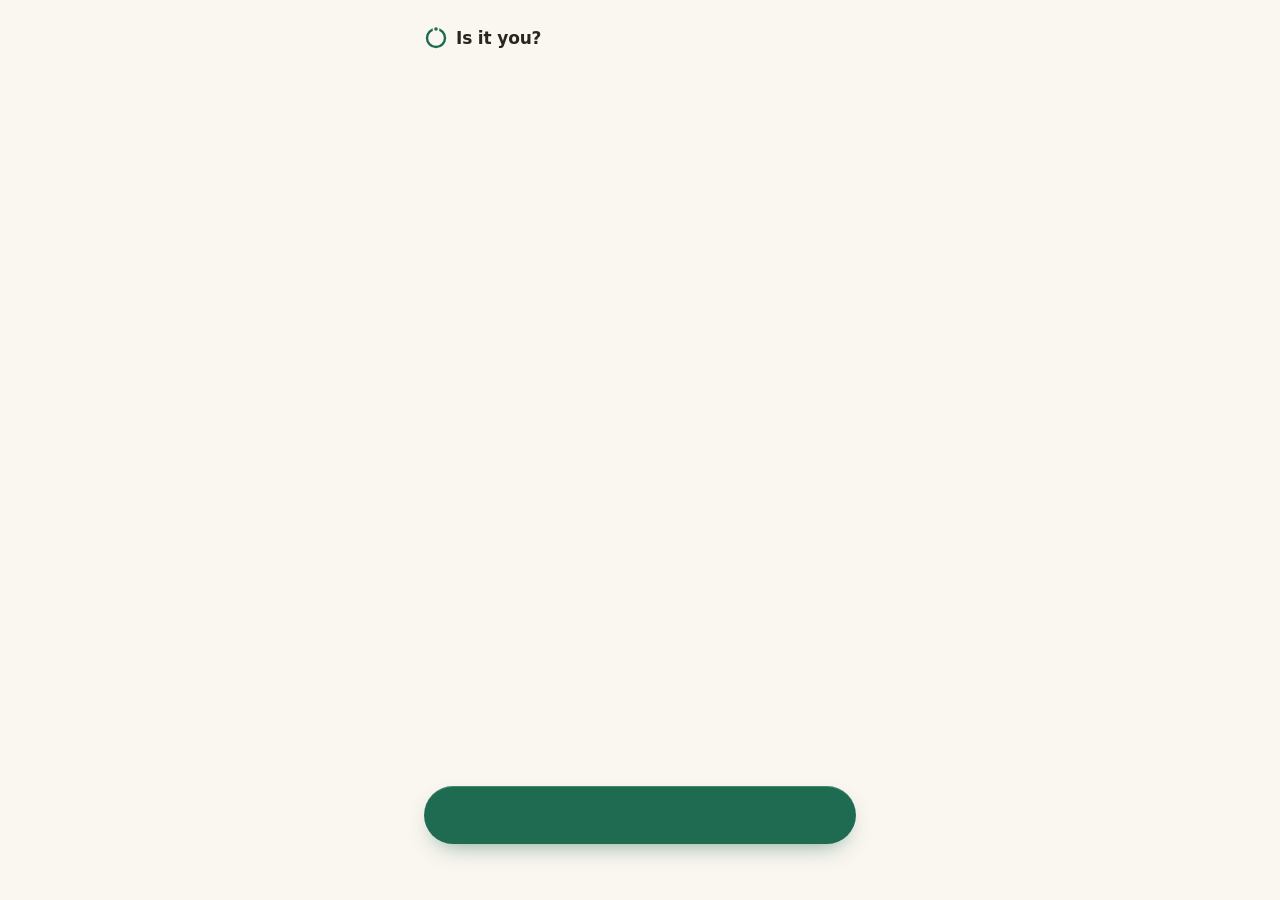
==== join/index.html @ a3bbe3f7 "Publish the Is it you? pitch, join and stage pages" ====
<!doctype html>
<html lang="en">
  <head>
    <meta charset="utf-8" />
    <meta name="viewport" content="width=device-width, initial-scale=1, viewport-fit=cover" />
    <meta name="theme-color" content="#FAF6F0" />
    <meta name="color-scheme" content="light" />
    <meta name="description" content="Join the room's scam warning network, live from the stage." />
    <title>Is it you? · Join the network</title>
    <script type="module" crossorigin src="../assets/join-0-AlGMFz.js"></script>
    <link rel="modulepreload" crossorigin href="../assets/modulepreload-polyfill-P2Xu9kJm.js">
    <link rel="modulepreload" crossorigin href="../assets/supabase-BfnRqkkT.js">
    <link rel="modulepreload" crossorigin href="../assets/lang-DvSpXWQo.js">
    <link rel="stylesheet" crossorigin href="../assets/join-DONdx9oV.css">
  </head>
  <body data-state="intro">
    <main class="app" id="app">
      <header class="top">
        <span class="mark" aria-hidden="true"><svg viewBox="0 0 24 24"><circle cx="12" cy="12" r="9" /><circle cx="12" cy="3" r="2.6" /></svg></span>
        <span class="wordmark">Is it you?</span>
        <span class="live" id="live" role="status" aria-live="polite" hidden><i></i><span id="live-text"></span></span>
      </header>

      <section class="copy">
        <p class="kicker" id="kicker"></p>
        <h1 id="title"></h1>
        <p class="lede" id="lede"></p>
      </section>

      <figure class="chain" aria-hidden="true">
        <svg id="chain" viewBox="0 0 335 200"></svg>
      </figure>

      <footer class="action">
        <button class="join" id="join" type="button">
          <span class="spinner" aria-hidden="true"></span>
          <span class="join-label" id="join-label"></span>
        </button>
        <p class="note" id="note" aria-live="polite"></p>
        <button class="retry" id="retry" type="button" hidden></button>
        <p class="next"><svg viewBox="0 0 20 20" aria-hidden="true"><path d="M7 1.5h6L18.5 7v6L13 18.5H7L1.5 13V7z" /><path class="bang" d="M10 5.6v5.4" /><circle cx="10" cy="14.2" r="1.3" /></svg><span data-t="next"></span></p>
      </footer>
    </main>

    <section class="alarm" id="alarm" role="alertdialog" aria-modal="true" aria-labelledby="alarm-title" aria-describedby="alarm-message" hidden>
      <div class="alarm-fill"></div>
      <div class="alarm-waves" aria-hidden="true"><i></i><i></i><i></i></div>
      <div class="alarm-body">
        <svg class="octagon" viewBox="0 0 64 64" aria-hidden="true">
          <path d="M22.3 4h19.4L60 22.3v19.4L41.7 60H22.3L4 41.7V22.3z" />
          <path class="bang" d="M32 17v20" /><circle class="dot" cx="32" cy="46" r="3.4" />
        </svg>
        <p class="alarm-kicker" data-t="alarmKicker"></p>
        <h2 id="alarm-title"></h2>
        <p class="alarm-message" id="alarm-message"></p>
        <p class="alarm-meta" id="alarm-meta"></p>
        <p class="vaccine"><svg viewBox="0 0 20 20" aria-hidden="true"><circle cx="10" cy="10" r="8" /><path d="M6 10.4l2.6 2.6L14.2 7.4" /></svg><span data-t="vaccinated"></span></p>
        <button class="dismiss" id="dismiss" type="button" data-t="gotIt"></button>
      </div>
    </section>

  </body>
</html>
---- assets/join-DONdx9oV.css ----
:root{--cream:#faf6f0;--paper:#f1ebe2;--line:#eae1d4;--ink:#2b2522;--ink-2:#6f655d;--pine:#1f6b52;--pine-tint:#e3efe9;--brick:#b23f2b;--brick-deep:#8e2f1f;--honey:#d9a441;--stage:#15110f;--stage-2:#1e1815;--stage-line:#faf6f017;--stage-text-2:#a89c92;--pine-light:#4fb58c;--pine-glow:#9be3c4;--brick-light:#e2634a;--round:ui-rounded, "SF Pro Rounded", "SF Compact Rounded", -apple-system, BlinkMacSystemFont, "Segoe UI", Roboto, system-ui, sans-serif;--out:cubic-bezier(.22, 1, .36, 1);--in:cubic-bezier(.55, 0, .75, .06);--spring:linear(0, .036, .111, .211, .326, .445, .561, .668, .765, .848, .924, .977, 1.018, 1.047, 1.066, 1.077, 1.08, 1.079, 1.074, 1.067, 1.058, 1.049, 1.039, 1.03, 1.022, 1.015, 1.009, 1.004, 1, .997, .995, .994, .995, .996, .997, 1)}*,:before,:after{box-sizing:border-box}html{-webkit-text-size-adjust:100%;-moz-text-size-adjust:100%;text-size-adjust:100%}body{font-family:var(--round);-webkit-font-smoothing:antialiased;-moz-osx-font-smoothing:grayscale;margin:0}h1,h2,h3,p{margin:0}button{font:inherit;color:inherit}[hidden]{display:none!important}.sr-only{clip:rect(0 0 0 0);white-space:nowrap;width:1px;height:1px;position:absolute;overflow:hidden}html,body{background:var(--cream);color:var(--ink)}body{overscroll-behavior:none;min-height:100dvh}.app{max-width:480px;min-height:100dvh;padding:max(16px, env(safe-area-inset-top)) 24px max(24px, env(safe-area-inset-bottom));flex-direction:column;margin:0 auto;display:flex}.top{align-items:center;gap:8px;min-height:44px;display:flex}.mark svg{fill:none;width:24px;height:24px;stroke:var(--pine);stroke-width:2.4px;display:block}.mark svg circle:last-child{fill:var(--pine);stroke:var(--cream);stroke-width:1.6px}.wordmark{letter-spacing:-.01em;font-size:17px;font-weight:700}.live{background:var(--pine-tint);color:var(--pine);border-radius:999px;align-items:center;gap:8px;margin-left:auto;padding:6px 12px;font-size:13px;font-weight:600;display:inline-flex}.live i{background:currentColor;border-radius:50%;width:8px;height:8px;position:relative}.live i:after{content:"";animation:beacon 2.4s var(--out) infinite;background:currentColor;border-radius:50%;position:absolute;top:0;bottom:0;left:0;right:0}.live[data-mode=reconnecting]{color:#8a6417;background:#f6ebd3}@keyframes beacon{0%{opacity:.55;transform:scale(1)}70%,to{opacity:0;transform:scale(3)}}.chain{flex:auto;align-items:center;min-height:150px;margin:0;padding:4px 0 12px;display:flex}.chain svg{width:100%;height:auto;overflow:visible}.chain .link{fill:none;stroke:#d8cdbe;stroke-width:2.5px;stroke-linecap:round;stroke-dasharray:2 8}.chain .family-ring{fill:var(--pine-tint);stroke:var(--pine);stroke-width:3px}.chain .member{fill:var(--cream);stroke:var(--pine);stroke-width:2.5px}.chain .hop{fill:var(--cream);stroke:var(--ink-2);stroke-width:2.5px}.chain .you{fill:var(--cream);stroke:var(--ink-2);stroke-width:2.5px;stroke-dasharray:4 5}.chain .plus{stroke:var(--ink-2);stroke-width:2.5px;stroke-linecap:round}.chain .label{font:600 13px var(--round);fill:var(--ink-2);text-anchor:middle}.chain .count{font:700 12px var(--round);fill:var(--ink-2);text-anchor:middle}.chain .pulse,.chain .halo{display:none}body[data-state=joined] .chain .link{stroke:var(--pine);stroke-dasharray:none;stroke-dashoffset:0}body[data-state=joined] .chain .hop{stroke:var(--pine)}body[data-state=joined] .chain .you{fill:var(--pine);stroke:var(--pine);stroke-dasharray:none}body[data-state=joined] .chain .plus{display:none}body[data-state=joined] .chain .label.you-label,body[data-state=joined] .chain .count{fill:var(--pine)}body[data-state=joined] .chain .halo{fill:var(--pine);transform-box:fill-box;transform-origin:50%;animation:halo 2.8s var(--out) infinite;display:block}body[data-state=joined] .chain .pulse{fill:none;stroke:var(--pine-tint);stroke-width:4px;stroke-linecap:round;stroke-dasharray:10 2000;animation:3.6s cubic-bezier(.45,0,.2,1) infinite travel;display:block}@keyframes halo{0%{opacity:.35;transform:scale(1)}70%,to{opacity:0;transform:scale(1.9)}}@keyframes travel{0%{stroke-dashoffset:10px}60%,to{stroke-dashoffset:calc(var(--len) * -1)}}body.just-joined .chain .link{animation:draw .76s var(--out) both;stroke-dasharray:var(--len)}body.just-joined .chain .you,body.just-joined .chain .you-label{animation:land .56s var(--spring) .52s both;transform-box:fill-box;transform-origin:50%}@keyframes draw{0%{stroke-dashoffset:var(--len)}to{stroke-dashoffset:0}}@keyframes land{0%{opacity:0;transform:scale(.3)}}.copy{padding:40px 0 8px}.kicker{letter-spacing:.08em;text-transform:uppercase;color:var(--ink-2);margin-bottom:12px;font-size:13px;font-weight:700}body[data-state=joined] .kicker{color:var(--pine)}h1{letter-spacing:-.025em;text-wrap:balance;font-size:clamp(30px,8.6vw,40px);font-weight:750;line-height:1.06}h1.long{font-size:clamp(26px,7.5vw,34px)}h1 em{color:var(--pine);font-style:normal}.lede{color:var(--ink-2);text-wrap:pretty;max-width:34ch;margin-top:16px;font-size:17px;line-height:1.45}.copy>*{animation:rise .52s var(--out) both}.copy>:nth-child(2){animation-delay:60ms}.copy>:nth-child(3){animation-delay:.12s}@keyframes rise{0%{opacity:0;transform:translateY(10px)}}.action{gap:12px;display:grid}body[data-state=joined] .action .join{display:none}.join{cursor:pointer;background:var(--pine);width:100%;min-height:58px;color:var(--cream);letter-spacing:-.01em;transition:transform .16s var(--out), background-color .16s var(--out), box-shadow .16s var(--out);-webkit-tap-highlight-color:transparent;border:0;border-radius:29px;justify-content:center;align-items:center;gap:12px;font-size:18px;font-weight:650;display:flex;position:relative;box-shadow:inset 0 1px #ffffff2e,0 10px 24px -12px #1f6b52b3}@media (hover:hover){.join:hover:not(:disabled){background:#195a45}}.join:active:not(:disabled){transform:scale(.975);box-shadow:inset 0 1px #ffffff2e,0 4px 12px -8px #1f6b52b3}.join:focus-visible{outline:3px solid var(--honey);outline-offset:3px}.retry:focus-visible{outline:3px solid var(--honey);outline-offset:3px}.dismiss:focus-visible{outline:3px solid var(--honey);outline-offset:3px}.join:disabled{cursor:progress;background:#2e7a61}.spinner{border:2.5px solid #faf6f059;border-top-color:var(--cream);border-radius:50%;width:20px;height:20px;animation:.8s linear infinite spin;display:none}.join[aria-busy=true] .spinner{display:block}@keyframes spin{to{transform:rotate(360deg)}}.note{min-height:20px;color:var(--ink-2);text-align:center;font-size:14px;line-height:1.4}.note[data-tone=wait]{color:#8a6417}.retry{cursor:pointer;border:2px solid var(--line);min-height:44px;color:var(--ink);background:0 0;border-radius:22px;justify-self:center;padding:0 20px;font-size:15px;font-weight:650}@media (hover:hover){.retry:hover{border-color:#d8cdbe}}.next{background:var(--paper);color:var(--ink);border-radius:18px;align-items:center;gap:12px;padding:14px 16px;font-size:15px;font-weight:600;line-height:1.35;display:none}body[data-state=joined] .next{animation:rise .52s var(--out) .7s both;display:flex}.next svg{fill:none;width:24px;height:24px;stroke:var(--brick);stroke-width:1.8px;stroke-linejoin:round;flex:none}.next svg .bang{stroke-linecap:round;stroke-width:2px}.next svg circle{fill:var(--brick);stroke:none}.alarm{z-index:10;color:var(--cream);position:fixed;top:0;bottom:0;left:0;right:0;overflow:hidden}.alarm-fill{background:var(--brick);position:absolute;top:0;bottom:0;left:0;right:0}.alarm-waves{left:50%;top:var(--wave-y,30%);width:0;height:0;position:absolute}.alarm-waves i{opacity:0;border:3px solid #faf6f08c;border-radius:50%;width:120px;height:120px;position:absolute;top:-60px;left:-60px}.alarm-body{max-width:480px;min-height:100%;padding:max(32px, calc(env(safe-area-inset-top) + 20px)) 24px max(24px, env(safe-area-inset-bottom));flex-direction:column;align-items:flex-start;margin:0 auto;display:flex;position:relative}.octagon{fill:none;width:72px;height:72px;stroke:var(--cream);stroke-width:4px;stroke-linejoin:round;stroke-linecap:round;align-self:center;margin:auto 0 28px}.octagon .dot{fill:var(--cream);stroke:none}.alarm-kicker{letter-spacing:.1em;text-transform:uppercase;opacity:.88;font-size:14px;font-weight:700}.alarm h2{letter-spacing:-.03em;text-wrap:balance;margin-top:10px;font-size:clamp(38px,12vw,56px);font-weight:800;line-height:1.02}.alarm-message{text-wrap:pretty;max-width:32ch;margin-top:18px;font-size:19px;line-height:1.45}.alarm-meta{opacity:.82;margin-top:14px;margin-bottom:40px;font-size:14px;font-weight:600}.vaccine{background:var(--cream);width:100%;color:var(--pine);border-radius:18px;align-items:center;gap:10px;margin-top:auto;padding:14px 16px;font-size:15px;font-weight:650;line-height:1.35;display:flex}.vaccine svg{width:24px;height:24px;fill:var(--pine);flex:none}.vaccine svg path{fill:none;stroke:var(--cream);stroke-width:2.2px;stroke-linecap:round;stroke-linejoin:round}.dismiss{cursor:pointer;width:100%;min-height:52px;color:var(--cream);background:0 0;border:2px solid #faf6f080;border-radius:26px;margin-top:12px;font-size:17px;font-weight:650}@media (hover:hover){.dismiss:hover{background:#faf6f01a}}.dismiss:active{transform:scale(.98)}.alarm.hit .alarm-fill{animation:burst .46s var(--out) both}.alarm.hit .alarm-body{animation:.52s cubic-bezier(.36,.07,.19,.97) .12s both jolt}.alarm.hit .alarm-waves i{animation:ripple 1.1s var(--out) both}.alarm.hit .alarm-waves i:nth-child(2){animation-delay:.14s}.alarm.hit .alarm-waves i:nth-child(3){animation-delay:.28s}.alarm.hit .octagon{animation:slam .62s var(--spring) 60ms both, heartbeat 1.8s var(--out) 1.6s infinite}.alarm.hit .alarm-body>:not(.octagon){animation:rise .48s var(--out) both}.alarm.hit .alarm-kicker{animation-delay:.2s!important}.alarm.hit h2{animation-delay:.25s!important}.alarm.hit .alarm-message{animation-delay:.31s!important}.alarm.hit .alarm-meta{animation-delay:.36s!important}.alarm.hit .vaccine{animation-duration:.56s!important;animation-delay:.9s!important}.alarm.hit .dismiss{animation-delay:1s!important}@keyframes burst{0%{clip-path:circle(0% at 50% var(--wave-y,30%))}to{clip-path:circle(150% at 50% var(--wave-y,30%))}}@keyframes jolt{0%,to{transform:translate(0,0)}15%{transform:translate(-12px)}30%{transform:translate(10px)}45%{transform:translate(-7px)}60%{transform:translate(4px)}75%{transform:translate(-2px)}}@keyframes ripple{0%{opacity:.9;transform:scale(.4)}to{opacity:0;transform:scale(6)}}@keyframes slam{0%{opacity:0;transform:scale(2.2)}30%{opacity:1}}@keyframes heartbeat{0%,to{transform:scale(1)}12%{transform:scale(1.08)}24%{transform:scale(1)}36%{transform:scale(1.05)}}.alarm.leaving{animation:leave .22s var(--in) both}@keyframes leave{to{opacity:0;transform:scale(.98)}}@media (prefers-reduced-motion:reduce){*,:before,:after{transition-duration:1ms!important;animation-duration:1ms!important;animation-iteration-count:1!important;animation-delay:0s!important}.alarm.hit{animation:.24s ease-out both fade!important}.alarm.hit .alarm-waves{display:none}@keyframes fade{0%{opacity:0}}}
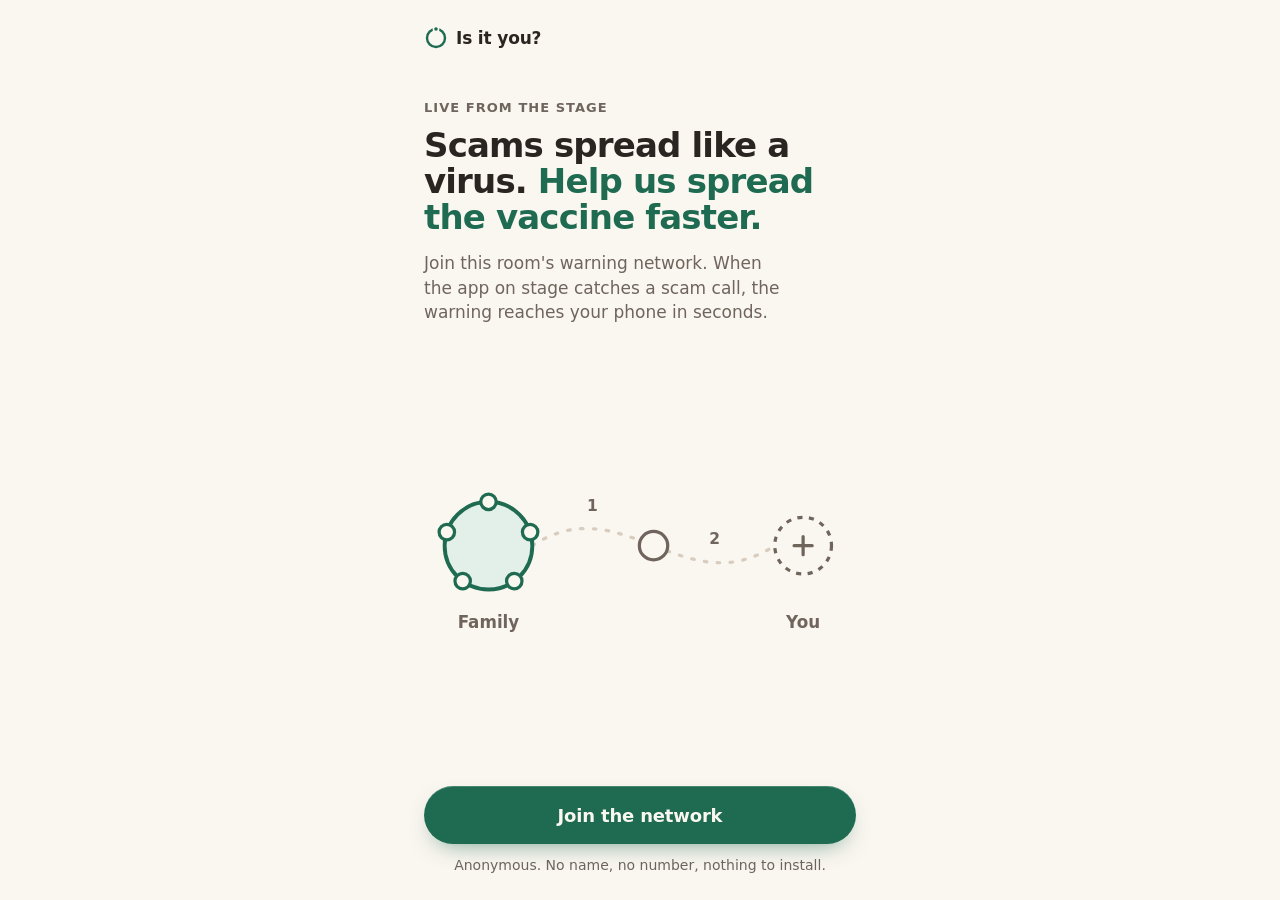
==== commit 92bc6d48: "Publish the live voice vote" ====
--- a/join/index.html
+++ b/join/index.html
@@ -7,11 +7,10 @@
     <meta name="color-scheme" content="light" />
     <meta name="description" content="Join the room's scam warning network, live from the stage." />
     <title>Is it you? · Join the network</title>
-    <script type="module" crossorigin src="../assets/join-0-AlGMFz.js"></script>
-    <link rel="modulepreload" crossorigin href="../assets/modulepreload-polyfill-P2Xu9kJm.js">
-    <link rel="modulepreload" crossorigin href="../assets/supabase-BfnRqkkT.js">
+    <script type="module" crossorigin src="../assets/join-DvcPg96R.js"></script>
+    <link rel="modulepreload" crossorigin href="../assets/defineProperty-DBdBgfZs.js">
     <link rel="modulepreload" crossorigin href="../assets/lang-DvSpXWQo.js">
-    <link rel="stylesheet" crossorigin href="../assets/join-DONdx9oV.css">
+    <link rel="stylesheet" crossorigin href="../assets/join-JPyosGN3.css">
   </head>
   <body data-state="intro">
     <main class="app" id="app">
@@ -30,6 +29,17 @@
       <figure class="chain" aria-hidden="true">
         <svg id="chain" viewBox="0 0 335 200"></svg>
       </figure>
+
+      <section class="vote" id="vote" aria-labelledby="vote-title" hidden>
+        <p class="kicker" data-t="voteKicker"></p>
+        <h2 id="vote-title" data-t="voteTitle"></h2>
+        <div class="vote-clock" role="timer"><span class="vote-track"><i id="vote-bar"></i></span><span id="vote-left"></span></div>
+        <div class="picks">
+          <button class="pick" id="pick-a" type="button" aria-pressed="false"><span class="pick-letter" aria-hidden="true">A</span><span class="pick-tag"><svg viewBox="0 0 20 20" aria-hidden="true"><path d="M5.5 10.4l3 3L14.8 7" /></svg><span data-t="yourVote"></span></span></button>
+          <button class="pick" id="pick-b" type="button" aria-pressed="false"><span class="pick-letter" aria-hidden="true">B</span><span class="pick-tag"><svg viewBox="0 0 20 20" aria-hidden="true"><path d="M5.5 10.4l3 3L14.8 7" /></svg><span data-t="yourVote"></span></span></button>
+        </div>
+        <p class="vote-status" id="vote-status" aria-live="polite"></p>
+      </section>
 
       <footer class="action">
         <button class="join" id="join" type="button">
--- a/assets/join-JPyosGN3.css
+++ b/assets/join-JPyosGN3.css
@@ -0,0 +1 @@
+:root{--cream:#faf6f0;--paper:#f1ebe2;--line:#eae1d4;--ink:#2b2522;--ink-2:#6f655d;--pine:#1f6b52;--pine-tint:#e3efe9;--brick:#b23f2b;--brick-deep:#8e2f1f;--honey:#d9a441;--blue:#2c5c8f;--stage:#15110f;--stage-2:#1e1815;--stage-line:#faf6f017;--stage-text-2:#a89c92;--pine-light:#4fb58c;--pine-glow:#9be3c4;--brick-light:#e2634a;--round:ui-rounded, "SF Pro Rounded", "SF Compact Rounded", -apple-system, BlinkMacSystemFont, "Segoe UI", Roboto, system-ui, sans-serif;--out:cubic-bezier(.22, 1, .36, 1);--in:cubic-bezier(.55, 0, .75, .06);--spring:linear(0, .036, .111, .211, .326, .445, .561, .668, .765, .848, .924, .977, 1.018, 1.047, 1.066, 1.077, 1.08, 1.079, 1.074, 1.067, 1.058, 1.049, 1.039, 1.03, 1.022, 1.015, 1.009, 1.004, 1, .997, .995, .994, .995, .996, .997, 1)}*,:before,:after{box-sizing:border-box}html{-webkit-text-size-adjust:100%;-moz-text-size-adjust:100%;text-size-adjust:100%}body{font-family:var(--round);-webkit-font-smoothing:antialiased;-moz-osx-font-smoothing:grayscale;margin:0}h1,h2,h3,p{margin:0}button{font:inherit;color:inherit}[hidden]{display:none!important}.sr-only{clip:rect(0 0 0 0);white-space:nowrap;width:1px;height:1px;position:absolute;overflow:hidden}html,body{background:var(--cream);color:var(--ink)}body{overscroll-behavior:none;min-height:100dvh}.app{max-width:480px;min-height:100dvh;padding:max(16px, env(safe-area-inset-top)) 24px max(24px, env(safe-area-inset-bottom));flex-direction:column;margin:0 auto;display:flex}.top{align-items:center;gap:8px;min-height:44px;display:flex}.mark svg{fill:none;width:24px;height:24px;stroke:var(--pine);stroke-width:2.4px;display:block}.mark svg circle:last-child{fill:var(--pine);stroke:var(--cream);stroke-width:1.6px}.wordmark{letter-spacing:-.01em;font-size:17px;font-weight:700}.live{background:var(--pine-tint);color:var(--pine);border-radius:999px;align-items:center;gap:8px;margin-left:auto;padding:6px 12px;font-size:13px;font-weight:600;display:inline-flex}.live i{background:currentColor;border-radius:50%;width:8px;height:8px;position:relative}.live i:after{content:"";animation:beacon 2.4s var(--out) infinite;background:currentColor;border-radius:50%;position:absolute;top:0;bottom:0;left:0;right:0}.live[data-mode=reconnecting]{color:#8a6417;background:#f6ebd3}@keyframes beacon{0%{opacity:.55;transform:scale(1)}70%,to{opacity:0;transform:scale(3)}}.chain{flex:auto;align-items:center;min-height:150px;margin:0;padding:4px 0 12px;display:flex}.chain svg{width:100%;height:auto;overflow:visible}.chain .link{fill:none;stroke:#d8cdbe;stroke-width:2.5px;stroke-linecap:round;stroke-dasharray:2 8}.chain .family-ring{fill:var(--pine-tint);stroke:var(--pine);stroke-width:3px}.chain .member{fill:var(--cream);stroke:var(--pine);stroke-width:2.5px}.chain .hop{fill:var(--cream);stroke:var(--ink-2);stroke-width:2.5px}.chain .you{fill:var(--cream);stroke:var(--ink-2);stroke-width:2.5px;stroke-dasharray:4 5}.chain .plus{stroke:var(--ink-2);stroke-width:2.5px;stroke-linecap:round}.chain .label{font:600 13px var(--round);fill:var(--ink-2);text-anchor:middle}.chain .count{font:700 12px var(--round);fill:var(--ink-2);text-anchor:middle}.chain .pulse,.chain .halo{display:none}body[data-state=joined] .chain .link{stroke:var(--pine);stroke-dasharray:none;stroke-dashoffset:0}body[data-state=joined] .chain .hop{stroke:var(--pine)}body[data-state=joined] .chain .you{fill:var(--pine);stroke:var(--pine);stroke-dasharray:none}body[data-state=joined] .chain .plus{display:none}body[data-state=joined] .chain .label.you-label,body[data-state=joined] .chain .count{fill:var(--pine)}body[data-state=joined] .chain .halo{fill:var(--pine);transform-box:fill-box;transform-origin:50%;animation:halo 2.8s var(--out) infinite;display:block}body[data-state=joined] .chain .pulse{fill:none;stroke:var(--pine-tint);stroke-width:4px;stroke-linecap:round;stroke-dasharray:10 2000;animation:3.6s cubic-bezier(.45,0,.2,1) infinite travel;display:block}@keyframes halo{0%{opacity:.35;transform:scale(1)}70%,to{opacity:0;transform:scale(1.9)}}@keyframes travel{0%{stroke-dashoffset:10px}60%,to{stroke-dashoffset:calc(var(--len) * -1)}}body.just-joined .chain .link{animation:draw .76s var(--out) both;stroke-dasharray:var(--len)}body.just-joined .chain .you,body.just-joined .chain .you-label{animation:land .56s var(--spring) .52s both;transform-box:fill-box;transform-origin:50%}@keyframes draw{0%{stroke-dashoffset:var(--len)}to{stroke-dashoffset:0}}@keyframes land{0%{opacity:0;transform:scale(.3)}}.copy{padding:40px 0 8px}.kicker{letter-spacing:.08em;text-transform:uppercase;color:var(--ink-2);margin-bottom:12px;font-size:13px;font-weight:700}body[data-state=joined] .kicker{color:var(--pine)}h1{letter-spacing:-.025em;text-wrap:balance;font-size:clamp(30px,8.6vw,40px);font-weight:750;line-height:1.06}h1.long{font-size:clamp(26px,7.5vw,34px)}h1 em{color:var(--pine);font-style:normal}.lede{color:var(--ink-2);text-wrap:pretty;max-width:34ch;margin-top:16px;font-size:17px;line-height:1.45}.copy>*{animation:rise .52s var(--out) both}.copy>:nth-child(2){animation-delay:60ms}.copy>:nth-child(3){animation-delay:.12s}@keyframes rise{0%{opacity:0;transform:translateY(10px)}}.action{gap:12px;display:grid}body[data-state=joined] .action .join{display:none}.join{cursor:pointer;background:var(--pine);width:100%;min-height:58px;color:var(--cream);letter-spacing:-.01em;transition:transform .16s var(--out), background-color .16s var(--out), box-shadow .16s var(--out);-webkit-tap-highlight-color:transparent;border:0;border-radius:29px;justify-content:center;align-items:center;gap:12px;font-size:18px;font-weight:650;display:flex;position:relative;box-shadow:inset 0 1px #ffffff2e,0 10px 24px -12px #1f6b52b3}@media (hover:hover){.join:hover:not(:disabled){background:#195a45}}.join:active:not(:disabled){transform:scale(.975);box-shadow:inset 0 1px #ffffff2e,0 4px 12px -8px #1f6b52b3}.join:focus-visible{outline:3px solid var(--honey);outline-offset:3px}.retry:focus-visible{outline:3px solid var(--honey);outline-offset:3px}.dismiss:focus-visible{outline:3px solid var(--honey);outline-offset:3px}.join:disabled{cursor:progress;background:#2e7a61}.spinner{border:2.5px solid #faf6f059;border-top-color:var(--cream);border-radius:50%;width:20px;height:20px;animation:.8s linear infinite spin;display:none}.join[aria-busy=true] .spinner{display:block}@keyframes spin{to{transform:rotate(360deg)}}.note{min-height:20px;color:var(--ink-2);text-align:center;font-size:14px;line-height:1.4}.note[data-tone=wait]{color:#8a6417}.retry{cursor:pointer;border:2px solid var(--line);min-height:44px;color:var(--ink);background:0 0;border-radius:22px;justify-self:center;padding:0 20px;font-size:15px;font-weight:650}@media (hover:hover){.retry:hover{border-color:#d8cdbe}}.next{background:var(--paper);color:var(--ink);border-radius:18px;align-items:center;gap:12px;padding:14px 16px;font-size:15px;font-weight:600;line-height:1.35;display:none}body[data-state=joined] .next{animation:rise .52s var(--out) .7s both;display:flex}.next svg{fill:none;width:24px;height:24px;stroke:var(--brick);stroke-width:1.8px;stroke-linejoin:round;flex:none}.next svg .bang{stroke-linecap:round;stroke-width:2px}.next svg circle{fill:var(--brick);stroke:none}body[data-vote=open] :-webkit-any(.copy,.chain,.action){display:none}body[data-vote=open] :is(.copy,.chain,.action){display:none}.vote{animation:rise .42s var(--out) both;flex-direction:column;flex:auto;padding-top:28px;display:flex}.vote h2{letter-spacing:-.025em;text-wrap:balance;font-size:clamp(30px,8.6vw,40px);font-weight:750;line-height:1.06}.vote-clock{align-items:center;gap:12px;margin:16px 0 18px;display:flex}.vote-track{background:var(--line);border-radius:3px;flex:1;height:6px;overflow:hidden}.vote-track i{background:var(--ink);transform-origin:0;height:100%;transition:transform .2s linear;display:block}#vote-left{text-align:right;font-variant-numeric:tabular-nums;min-width:3em;font-size:17px;font-weight:700}.picks{flex:auto;grid-template-rows:1fr 1fr;gap:14px;min-height:300px;display:grid}.pick{--c:var(--brick);--shadow:#8e2f1fbf;cursor:pointer;color:var(--cream);background:var(--c);box-shadow:0 1px 0 #ffffff29 inset, 0 14px 28px -18px var(--shadow);transition:transform .16s var(--out), opacity .22s var(--out), filter .22s var(--out), box-shadow .22s var(--out);touch-action:manipulation;-webkit-tap-highlight-color:transparent;-webkit-user-select:none;user-select:none;border:0;border-radius:28px;justify-content:center;align-items:center;display:flex;position:relative}#pick-b{--c:var(--blue);--shadow:#1e4066bf}.pick:active{transform:scale(.97)}.pick:focus-visible{outline:3px solid var(--honey);outline-offset:3px}.pick-letter{letter-spacing:-.04em;font-size:clamp(88px,28vw,128px);font-weight:800;line-height:1}.pick-tag{background:var(--cream);color:var(--c);border-radius:999px;align-items:center;gap:6px;padding:6px 12px 6px 8px;font-size:14px;font-weight:700;display:none;position:absolute;top:14px;right:14px}.pick-tag svg{fill:none;stroke:currentColor;stroke-width:2.6px;stroke-linecap:round;stroke-linejoin:round;width:18px;height:18px}.pick[aria-pressed=true]{box-shadow:0 0 0 4px var(--cream), 0 0 0 8px var(--c), 0 18px 32px -18px var(--shadow)}.pick[aria-pressed=true] .pick-tag{animation:land .42s var(--spring) both;display:inline-flex}.vote[data-pending] .pick[aria-pressed=true] .pick-tag{opacity:.7}.vote:-webkit-any([data-choice=A],[data-choice=B]) .pick[aria-pressed=false]{opacity:.4;filter:saturate(.55)}.vote:is([data-choice=A],[data-choice=B]) .pick[aria-pressed=false]{opacity:.4;filter:saturate(.55)}.vote-status{text-align:center;min-height:44px;color:var(--ink-2);text-wrap:balance;padding-top:14px;font-size:15px;line-height:1.4}.vote-status[data-tone=done]{color:var(--ink);font-weight:650}.vote-status[data-tone=wait]{color:#8a6417;font-weight:600}.alarm{z-index:10;color:var(--cream);position:fixed;top:0;bottom:0;left:0;right:0;overflow:hidden}.alarm-fill{background:var(--brick);position:absolute;top:0;bottom:0;left:0;right:0}.alarm-waves{left:50%;top:var(--wave-y,30%);width:0;height:0;position:absolute}.alarm-waves i{opacity:0;border:3px solid #faf6f08c;border-radius:50%;width:120px;height:120px;position:absolute;top:-60px;left:-60px}.alarm-body{max-width:480px;min-height:100%;padding:max(32px, calc(env(safe-area-inset-top) + 20px)) 24px max(24px, env(safe-area-inset-bottom));flex-direction:column;align-items:flex-start;margin:0 auto;display:flex;position:relative}.octagon{fill:none;width:72px;height:72px;stroke:var(--cream);stroke-width:4px;stroke-linejoin:round;stroke-linecap:round;align-self:center;margin:auto 0 28px}.octagon .dot{fill:var(--cream);stroke:none}.alarm-kicker{letter-spacing:.1em;text-transform:uppercase;opacity:.88;font-size:14px;font-weight:700}.alarm h2{letter-spacing:-.03em;text-wrap:balance;margin-top:10px;font-size:clamp(38px,12vw,56px);font-weight:800;line-height:1.02}.alarm-message{text-wrap:pretty;max-width:32ch;margin-top:18px;font-size:19px;line-height:1.45}.alarm-meta{opacity:.82;margin-top:14px;margin-bottom:40px;font-size:14px;font-weight:600}.vaccine{background:var(--cream);width:100%;color:var(--pine);border-radius:18px;align-items:center;gap:10px;margin-top:auto;padding:14px 16px;font-size:15px;font-weight:650;line-height:1.35;display:flex}.vaccine svg{width:24px;height:24px;fill:var(--pine);flex:none}.vaccine svg path{fill:none;stroke:var(--cream);stroke-width:2.2px;stroke-linecap:round;stroke-linejoin:round}.dismiss{cursor:pointer;width:100%;min-height:52px;color:var(--cream);background:0 0;border:2px solid #faf6f080;border-radius:26px;margin-top:12px;font-size:17px;font-weight:650}@media (hover:hover){.dismiss:hover{background:#faf6f01a}}.dismiss:active{transform:scale(.98)}.alarm.hit .alarm-fill{animation:burst .46s var(--out) both}.alarm.hit .alarm-body{animation:.52s cubic-bezier(.36,.07,.19,.97) .12s both jolt}.alarm.hit .alarm-waves i{animation:ripple 1.1s var(--out) both}.alarm.hit .alarm-waves i:nth-child(2){animation-delay:.14s}.alarm.hit .alarm-waves i:nth-child(3){animation-delay:.28s}.alarm.hit .octagon{animation:slam .62s var(--spring) 60ms both, heartbeat 1.8s var(--out) 1.6s infinite}.alarm.hit .alarm-body>:not(.octagon){animation:rise .48s var(--out) both}.alarm.hit .alarm-kicker{animation-delay:.2s!important}.alarm.hit h2{animation-delay:.25s!important}.alarm.hit .alarm-message{animation-delay:.31s!important}.alarm.hit .alarm-meta{animation-delay:.36s!important}.alarm.hit .vaccine{animation-duration:.56s!important;animation-delay:.9s!important}.alarm.hit .dismiss{animation-delay:1s!important}@keyframes burst{0%{clip-path:circle(0% at 50% var(--wave-y,30%))}to{clip-path:circle(150% at 50% var(--wave-y,30%))}}@keyframes jolt{0%,to{transform:translate(0,0)}15%{transform:translate(-12px)}30%{transform:translate(10px)}45%{transform:translate(-7px)}60%{transform:translate(4px)}75%{transform:translate(-2px)}}@keyframes ripple{0%{opacity:.9;transform:scale(.4)}to{opacity:0;transform:scale(6)}}@keyframes slam{0%{opacity:0;transform:scale(2.2)}30%{opacity:1}}@keyframes heartbeat{0%,to{transform:scale(1)}12%{transform:scale(1.08)}24%{transform:scale(1)}36%{transform:scale(1.05)}}.alarm.leaving{animation:leave .22s var(--in) both}@keyframes leave{to{opacity:0;transform:scale(.98)}}@media (prefers-reduced-motion:reduce){*,:before,:after{transition-duration:1ms!important;animation-duration:1ms!important;animation-iteration-count:1!important;animation-delay:0s!important}.alarm.hit{animation:.24s ease-out both fade!important}.alarm.hit .alarm-waves{display:none}@keyframes fade{0%{opacity:0}}}
